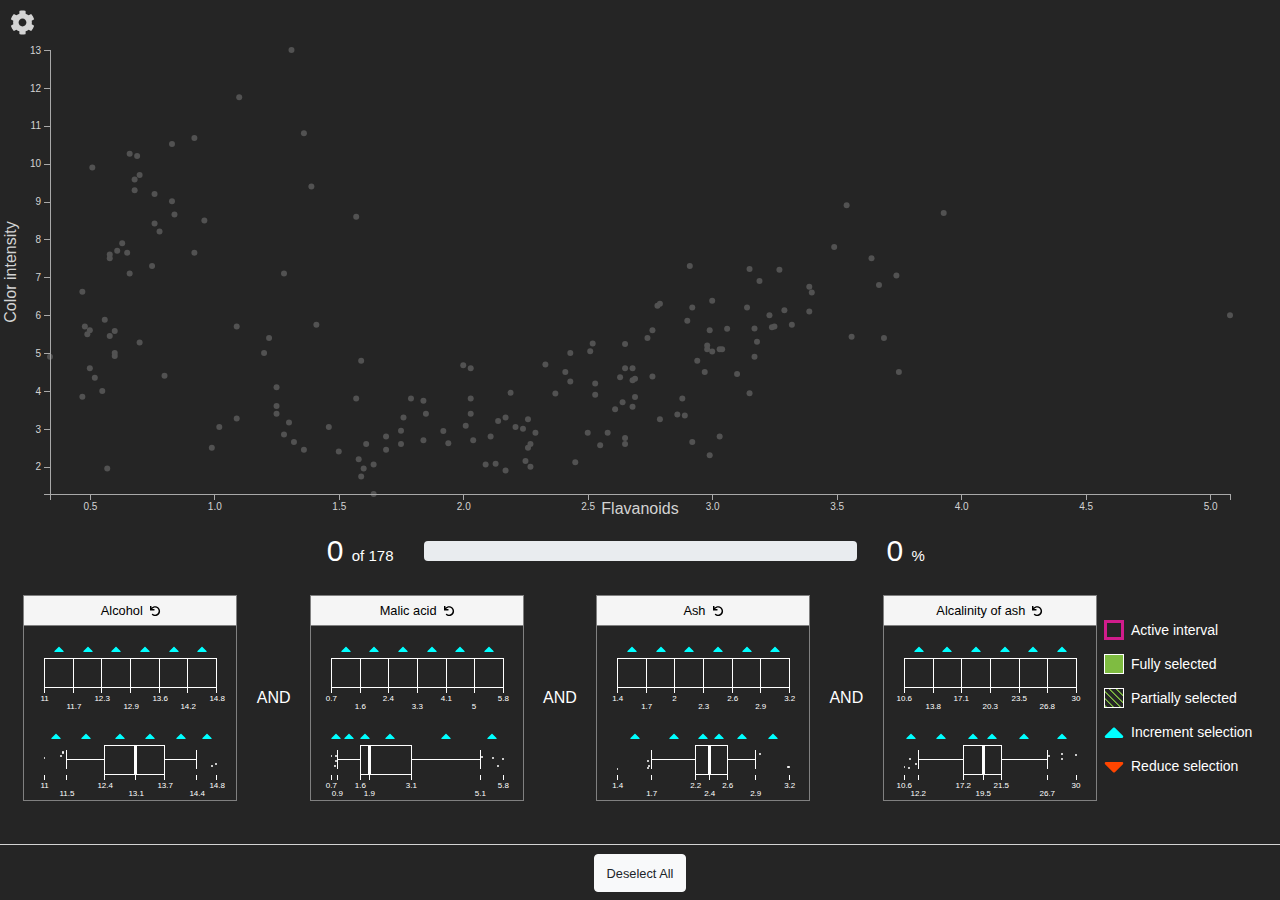
==== prototype/index.html @ 58c5b91b "First Update" ====
<!doctype html>
<html lang="en">
  <head>
    <meta charset="utf-8">
    <meta name="viewport" content="width=device-width, initial-scale=1, shrink-to-fit=no">
 
    <title>2018 Infovis</title>

    <link href="css/bootstrap.min.css" rel="stylesheet">
    <link href="css/style-dark.css" rel="stylesheet">
    <script src="js/jquery-3.3.1.min.js"></script>
    <script src="js/popper.min.js"></script>
    <script src="js/bootstrap.min.js"></script>
    <script src="js/fontawesome-all.min.js"></script>
    <script src="js/d3.v4.min.js"></script>
    <script src="js/colorbrewer.min.js"></script>
    <script src="js/stein-events.js"></script>
    <script src="js/lib.js"></script>
  </head>

  <body>

    <main role="main">

      
        <!-- chart-panel -->
        <div id="chart-panel">
        </div><!-- /.chart-panel -->
        <div id="mid-panel">
            <div class="row align-items-center">
              <div class="col-3">
                  <div class="selected-number"></div>
              </div>
              <div class="col-6">
                  <div class="progress" style="height: 20px;">
                      <div id="selected-progress" class="progress-bar" role="progressbar" style="width: 0%;" aria-valuenow="0" aria-valuemin="0" aria-valuemax="100"></div>
                    </div>
              </div>
              <div class="col-3">
                  <div class="selected-percentage"></div>
              </div>
            </div>
          
          
            
        </div>
        <!-- bottom-panel -->
        <div id="bottom-panel">
          
          
            <div id="selector-blocks-container" class="row justify-content-around align-items-center">
              

            </div>
          

        </div><!-- /.bottom-panel -->

        <div id="legend">
          
          <div class="legend-row">
            <div class="interval legend-interval selected"></div>
            <div class="legend-label">Active interval</div>
          </div>
          <div class="legend-row">
            <div class="interval legend-interval total-coverage" ></div>
            <div class="legend-label">Fully selected</div>
          </div>
          <div class="legend-row">
            <div class="interval legend-interval partial-coverage" ></div>
            <div class="legend-label">Partially selected</div>
          </div>
          <div class="legend-row">
            <i class="fas fa-caret-up fa-2x arrow-up" ></i>
            <div class="legend-label">Increment selection</div>
          </div>
          <div class="legend-row">
              <i class="fas fa-caret-down fa-2x arrow-down" ></i>
              <div class="legend-label">Reduce selection</div>
          </div>
        </div>



        <div id="bottom-bar">
          <button id="deselect-all" class="btn btn-light btn"><small>Deselect All</small></button>
        </div>

        <span id="settings"><i class="fas fa-cog"></i></span>

      

    
      <!-- loading-page -->
      <div id="loading-page" class="page" style="display:none">
        <p class="spinner"></p>
      </div><!-- /.loading-page -->

      



      <!-- Modal -->
      <div class="modal fade text-dark" id="modal-settings" tabindex="-1" role="dialog" aria-labelledby="exampleModalCenterTitle" aria-hidden="true">
        <div class="modal-dialog " role="document">
          <div class="modal-content">
            <div class="modal-header">
              <h5 class="modal-title">Settings</h5>
              <button type="button" class="close" data-dismiss="modal" aria-label="Close">
                <span aria-hidden="true">&times;</span>
              </button>
            </div>
            <div class="modal-body">
              <div class="container">
                  
                <div class="row">
                  <div class="col-12">
                        <h6>Dataset</h6>
                        <select class="form-control" id="dataset">
                          
                        </select> 
                  </div>
                </div>
                
                <hr>
                
                <div class="row">
                  <div class="col-12">
                        <h6>Block Operator <small>(between blocks)</small></h6>
                        <div class="form-check form-check-inline">
                            <input class="form-check-input" type="radio" name="blockOperation" id="blockOperationAnd" value="AND" checked>
                            <label class="form-check-label" for="blockOperationAnd">
                              AND
                            </label>
                          </div>
                          <div class="form-check form-check-inline">
                            <input class="form-check-input" type="radio" name="blockOperation" id="blockOperationOr" value="OR">
                            <label class="form-check-label" for="blockOperationOr">
                              OR
                            </label>
                          </div>
                  </div>
                </div>


                <hr>

                <div class="row">
                  <div class="col-12">
                        <h6>Selector Operator <small>(between uniform and boxplot)</small></h6>
                        <div class="form-check form-check-inline">
                            <input class="form-check-input" type="radio" name="selectorOperation" id="selectorOperationAnd" value="AND" checked>
                            <label class="form-check-label" for="selectorOperationAnd">
                              AND
                            </label>
                          </div>
                          <div class="form-check form-check-inline">
                            <input class="form-check-input" type="radio" name="selectorOperation" id="selectorOperationOr" value="OR">
                            <label class="form-check-label" for="selectorOperationOr">
                              OR
                            </label>
                          </div>
                  </div>
                </div>

                <hr>

                <div class="row">
                    <div class="col-12">
                          <h6>Feedback</small></h6>
                          <div class="form-check">
                              <input class="form-check-input" type="checkbox" value="" id="feedback-domain">
                              <label class="form-check-label" for="feedback">
                                Active domain
                              </label>
                            </div>
                          <div class="form-check">
                              <input class="form-check-input" type="checkbox" value="" id="feedback-coverage">
                              <label class="form-check-label" for="feedback">
                                Coverage
                              </label>
                            </div>
                            
                            <div class="form-check">
                              <input class="form-check-input" type="checkbox" value="" id="feedback-arrows">
                              <label class="form-check-label" for="feedback">
                                Arrows
                              </label>
                            </div>

                            <div class="form-check">
                              <input class="form-check-input" type="checkbox" value="" id="feedback-tooltip">
                              <label class="form-check-label" for="feedback">
                                Tooltips
                              </label>
                            </div>
                            
                    </div>
                  </div>

                <hr>


                <div class="row">
                    <div class="col-12">
                          <h6>Selectors</small></h6>
                          <div class="form-check">
                              <input class="form-check-input" type="checkbox" value="" id="uniform-selector">
                              <label class="form-check-label" for="feedback">
                                Uniform
                              </label>
                            </div>
                            <div class="form-check">
                                <input class="form-check-input" type="checkbox" value="" id="boxplot-selector">
                                <label class="form-check-label" for="feedback">
                                  Boxplot
                                </label>
                              </div>
                    </div>
                  </div>

              <hr>

              
              <div class="row">
                  <div class="col-12">
                    <h6>Metrics</small></h6>
                    <div id="metrics-list"></div>
                    <!--
                    <div class="form-check">
                      <input class="form-check-input" type="checkbox" value="" id="feedback">
                        <label class="form-check-label" for="feedback">
                           Uniform
                        </label>
                    </div>
                  -->
                </div>
               </div>
              


              </div> 
            </div>
            <div class="modal-footer">
              <!--<button type="button" class="btn btn-danger btn-sm" data-dismiss="modal"><i class="fas fa-trash"></i> Remove</button>-->
              <button type="button" id="save-button" class="btn btn-primary btn-sm"  data-dismiss="modal"><i class="fas fa-check"></i> Save changes</button>
            </div>
          </div>
        </div>
      </div>

    </main>

    <script>
    
    </script>
  </body>
</html>
---- prototype/css/style-dark.css ----
body {
    color: #fff;
    background-color: #3d3d3d;
    background-color: #252525;
  }


.page{
    position: fixed;
    width: 100%;
    left: 0;
    top: 0;
    bottom: 0;
    overflow-y: hidden;
    box-sizing: border-box;
    background: white;
}


#chart-panel{
    position: absolute;
    top: 0;
    bottom: 356px;
    left: 0;
    right: 0;
    box-sizing: border-box;
}

#mid-panel{
    position: absolute;
    bottom: 316px;
    left: 0;
    right: 0;
    box-sizing: border-box;
    width: 70%;
    height: 56px;
    margin: 0 auto;
}

#bottom-panel{
    position: absolute;
    bottom: 56px;
    left: 0;
    right: 160px;
    height: 260px;
    box-sizing: border-box;
    margin: 1rem;
    overflow: hidden;
}

#legend{
    position: absolute;
    bottom: 56px;
    width: 160px;
    right: 0;
    height: 260px;
    box-sizing: border-box;
    margin: 1rem;
    overflow: hidden;
    display: flex;
    flex-direction: column;
    justify-content: center;
}

#bottom-bar{
    position: absolute;
    bottom: 0;
    left: 0;
    right: 0;
    height: 56px;
    box-sizing: border-box;
    padding: 9px;
    text-align: center;
    border-top: 1px solid lightgray;
}

#bottom-bar > button{
    margin-left: 10px;
    margin-right: 10px;
}

.selected-number{
    font-size: 30px;
    text-align: right;
}

.selected-percentage{
    font-size: 30px;
    text-align: left;
}

#settings{
    position: absolute;
    top: 0;
    left: 0;
    height: 30px;
    width: 30px;
    padding: 10px;
    font-size: 25px;
    text-align: center;
    line-height: 25px;
    z-index: 1000;
    cursor: pointer;
}

#settings:hover{
    color: lightgray;
}


#loading-page{
    top: 0;
    bottom: 0;
    z-index: 1050;
}



@keyframes spin {
    to {transform: rotate(360deg);}
}
   
.spinner{
    display: inline-block; 
    box-sizing: border-box; 
    position: absolute; 
    top: 50%; 
    left: 50%; 
    width: 60px; 
    height: 60px; 
    margin-top: -30px; 
    margin-left: -30px; 
    border-radius: 50%; 
    border-width: 3px; 
    border-style: solid; 
    border-color: rgb(0, 123, 255) rgb(170, 170, 170) rgb(170, 170, 170); 
    border-image: initial; 
    animation: spin 1s linear infinite;
}

.font-weight-500{
    font-weight: 500;
}



#selector-blocks-container{
    width: 100%;
    height: 100%;
    margin-left: 0px;
    margin-right: 0px;
}



.selector-block{
    box-sizing: border-box;
    border: solid 1px gray;
    max-width: 300px !important;
    //margin-bottom: 20px;  
}



.selector-block-title{
    padding: 5px;
    width: 100%;
    border-bottom: solid 1px gray;
    font-weight: 500;
    font-size: 0.8em;
    background: whitesmoke;
    color: black;
    text-align: center;
}

.selector-block-body{
    width: 100%;
    box-sizing: border-box; 
}


.selector{
    width: 100%;
    padding-top: 12px;
    padding-bottom: 12px;
}

.arrows-container{
    position: relative;
    box-sizing: border-box;
    width: 100%;
}

.intervals-container{
    position: relative;
    box-sizing: border-box;
    width: 100%;
}

.ticks-container{
    position: relative;
    box-sizing: border-box;
    width: 100%;
}

.values-container{
    position: relative;
    box-sizing: border-box;
    width: 100%;
}

.arrow{
    position: absolute;
    box-sizing: border-box;
    text-align: center;
}

.arrow-up{
    color: #007bff;;
    color: #0571b0;
    color: cyan;
}

.arrow-down{
    color: #17a2b8;
    color: #ca0020;
    color: orangered;
}

.arrow.arrow-none{
    visibility: hidden;
}

.outlier-svg{
    position: absolute;
    box-sizing: border-box;
}

.outlier{
    fill: white;
}

.interval{
    position: absolute;
    box-sizing: border-box;
    border: solid 1px white;
    cursor: pointer; 
}

/*
.interval:hover{
    border-bottom: solid 3px #d01c8b !important;
}

.interval.empty:hover{
    background: inherit;
}
*/
.interval.selected{
    border: solid 3px #d01c8b !important;
}


.interval-drag-line{
    position: absolute;
    background: red;
    cursor: ew-resize;
}



.ticks-container > .tick{
    position: absolute;
    box-sizing: border-box;
    background: white;
}

.values-container > .value{
    position: absolute;
    color: white;
}

.values-container > .value.slider{
    position: absolute;
    color: white;
    cursor: ew-resize;
}


.intervals-container > .wisker{
    position: absolute;
    background: white;
    width: 1px;
}

.intervals-container > .hline{
    position: absolute;
    background: white;
    height: 1px;
}

.intervals-container > .quartile-box{
    position: absolute;
    box-sizing: border-box;
    border: solid 1px white;
}

.intervals-container > .median{
    position: absolute;
    box-sizing: border-box;
    background: white;
    width: 3px;
}

.boxplot-interval{
    border: 0px;
}

.boxplot-interval.b2{
    border: solid 1px white;
}

.boxplot-interval.b3{
    border: solid 1px white;
}

.boxplot-interval.b4{
    border-left: solid 1px white;
}

.selector-block-operation{
    width: 100%;
    //background: darkgray;
    text-align: center;
    font-weight: 800;
}

.active-domain{
    width: 100%;
}

/*
.selector.coverage-feedback > .intervals-container > .no-coverage{
    
}
*/

.selector.coverage-feedback > .intervals-container > .partial-coverage{
    background: #7fbc41;
    background: repeating-linear-gradient(
    45deg,
    #7fbc41,
    #7fbc41 1px,
    #252525 2px,
    #252525 5px
);
    
}

.selector.coverage-feedback > .intervals-container > .total-coverage{
    background: #4dac26;
    background: #7fbc41;
}

/*
.intervals-container > .empty{
    cursor: not-allowed;
}
*/


.axis path,
.axis line {
  fill: none;
  stroke: darkgray;
  shape-rendering: crispEdges;
}
.axis text{
    fill: lightgray;
}

.axis-label{
    fill: lightgray;
}

.scatter-point {
    fill: darkgray;
    fill: #737373;
    fill: #525252;
}

.scatter-point.selected{
    fill: #c51b7d;
    fill: yellow;
}


.legend-row{
    height: calc(2em + 2px);
    display: flex;
    align-items: center;
}

.legend-interval{
    position: relative !important;
    width: 1.25em;
    height: 1.25em;
    flex: 0 0 auto;
    cursor: default;
}

.legend-interval.partial-coverage{
    background: #7fbc41;
    background: repeating-linear-gradient(
    45deg,
    #7fbc41,
    #7fbc41 1px,
    #252525 2px,
    #252525 5px
);
    
}

.legend-interval.total-coverage{
    background: #4dac26;
    background: #7fbc41;
}

.legend-label{
    margin-left: .5em;
    font-size: 14px;
}

#selected-progress{
    background: #7fbc41;
}

.undo{
    cursor: pointer;
}
.undo:hover{
    color: #0571b0;
}
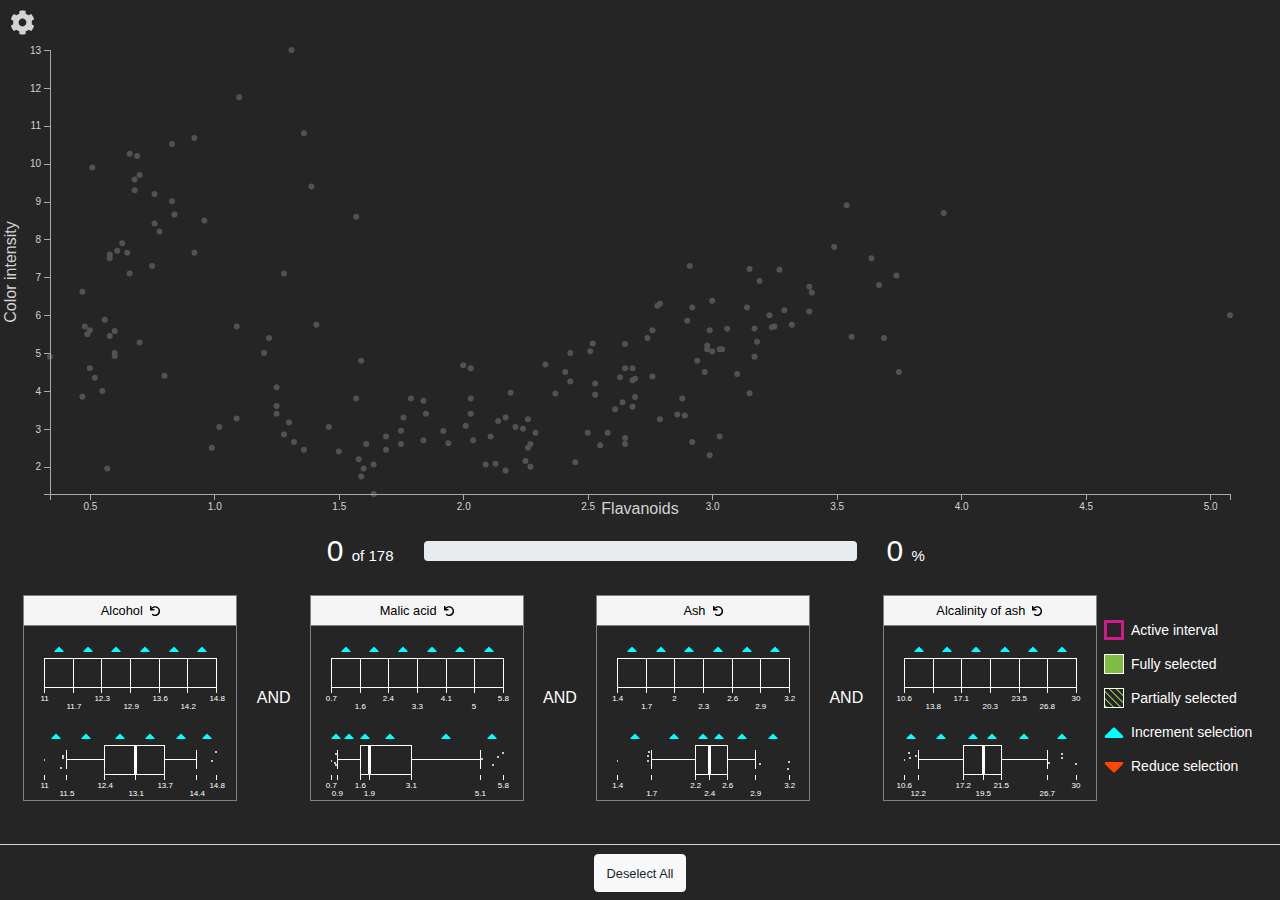
==== commit 6e40e057: "change the name of the page" ====
--- a/prototype/index.html
+++ b/prototype/index.html
@@ -4,7 +4,7 @@
     <meta charset="utf-8">
     <meta name="viewport" content="width=device-width, initial-scale=1, shrink-to-fit=no">
  
-    <title>2018 Infovis</title>
+    <title>Filtering Overview AVI 2020</title>
 
     <link href="css/bootstrap.min.css" rel="stylesheet">
     <link href="css/style-dark.css" rel="stylesheet">
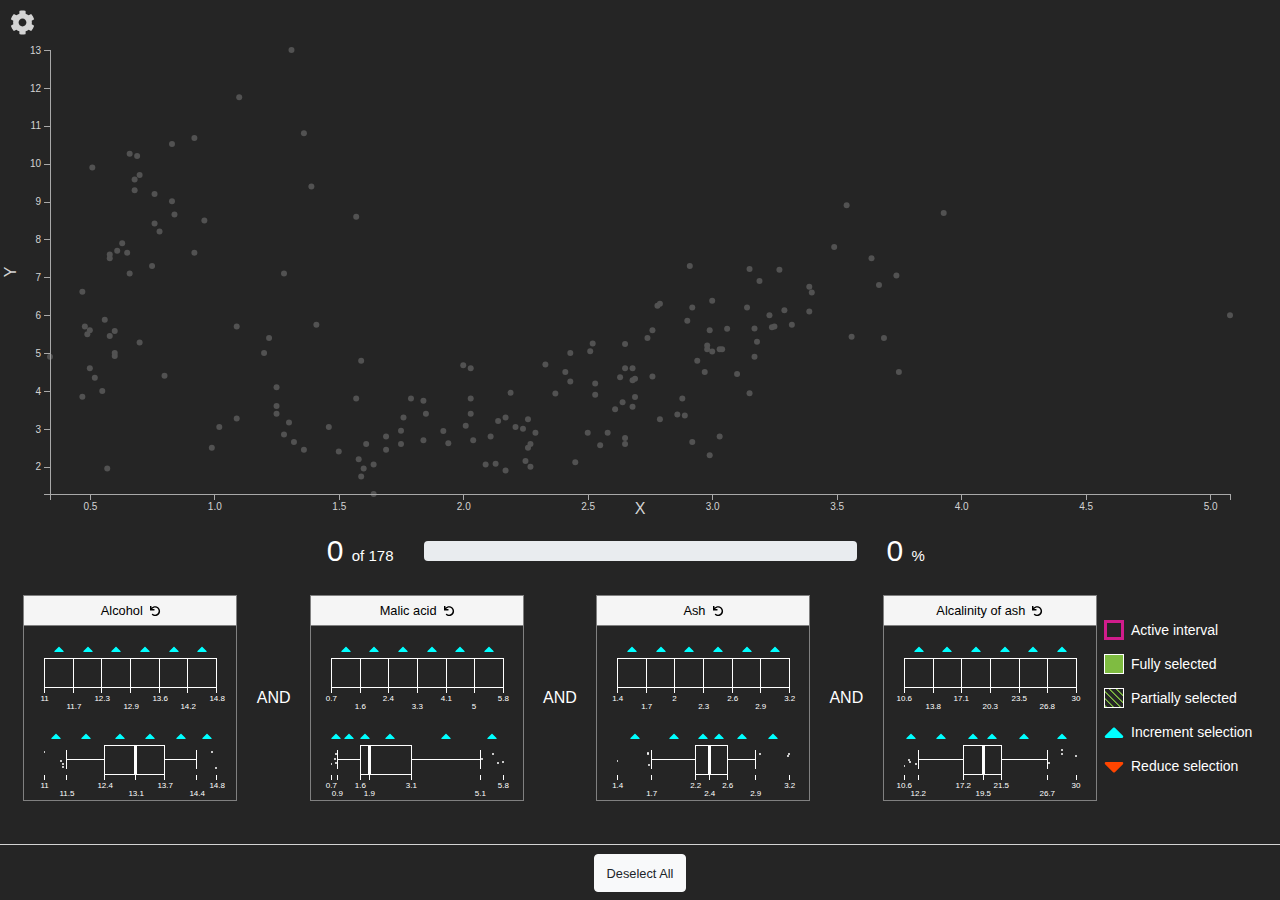
==== commit a83eee86: "tooltip on scatter points" ====
--- a/prototype/index.html
+++ b/prototype/index.html
@@ -10,12 +10,15 @@
     <link href="css/style-dark.css" rel="stylesheet">
     <script src="js/jquery-3.3.1.min.js"></script>
     <script src="js/popper.min.js"></script>
+    <script src="js/popper2.min.js"></script>
     <script src="js/bootstrap.min.js"></script>
+    <script src="js/tippy-bundle.umd.min.js"></script>
     <script src="js/fontawesome-all.min.js"></script>
     <script src="js/d3.v4.min.js"></script>
     <script src="js/colorbrewer.min.js"></script>
     <script src="js/stein-events.js"></script>
     <script src="js/lib.js"></script>
+    
   </head>
 
   <body>
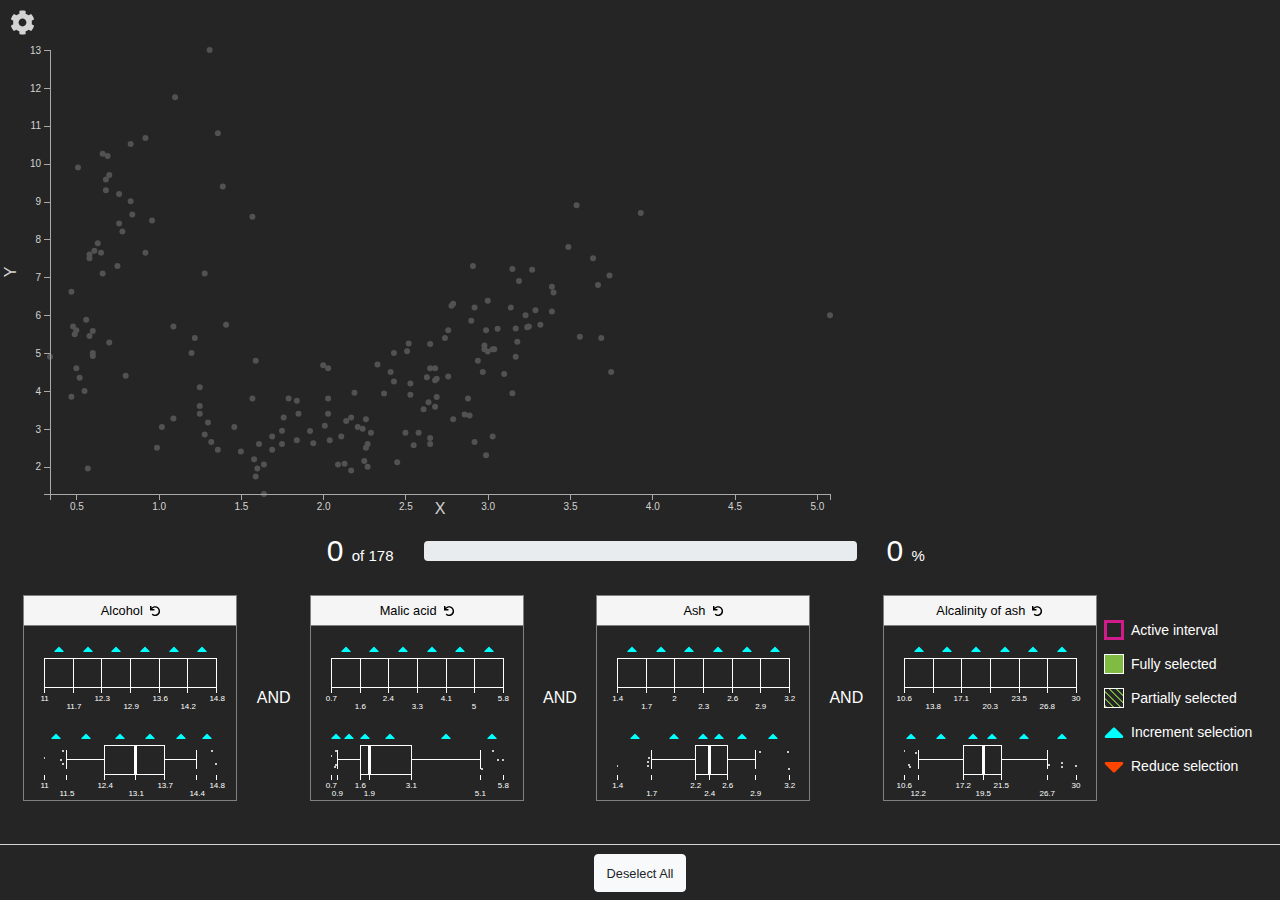
==== commit f4a567de: "tooltip feedback" ====
--- a/prototype/index.html
+++ b/prototype/index.html
@@ -27,6 +27,10 @@
 
       
         <!-- chart-panel -->
+        <div id="question-panel">
+          
+        
+        </div>
         <div id="chart-panel">
         </div><!-- /.chart-panel -->
         <div id="mid-panel">
--- a/prototype/css/style-dark.css
+++ b/prototype/css/style-dark.css
@@ -23,8 +23,19 @@
     top: 0;
     bottom: 356px;
     left: 0;
+    right: 400px;
+    box-sizing: border-box;
+}
+
+#question-panel{
+    position: absolute;
+    top: 0;
+    bottom: 356px;
     right: 0;
-    box-sizing: border-box;
+    width: 400px;
+    box-sizing: border-box;
+    padding: 10px;
+    font-size: 1.5em;
 }
 
 #mid-panel{
